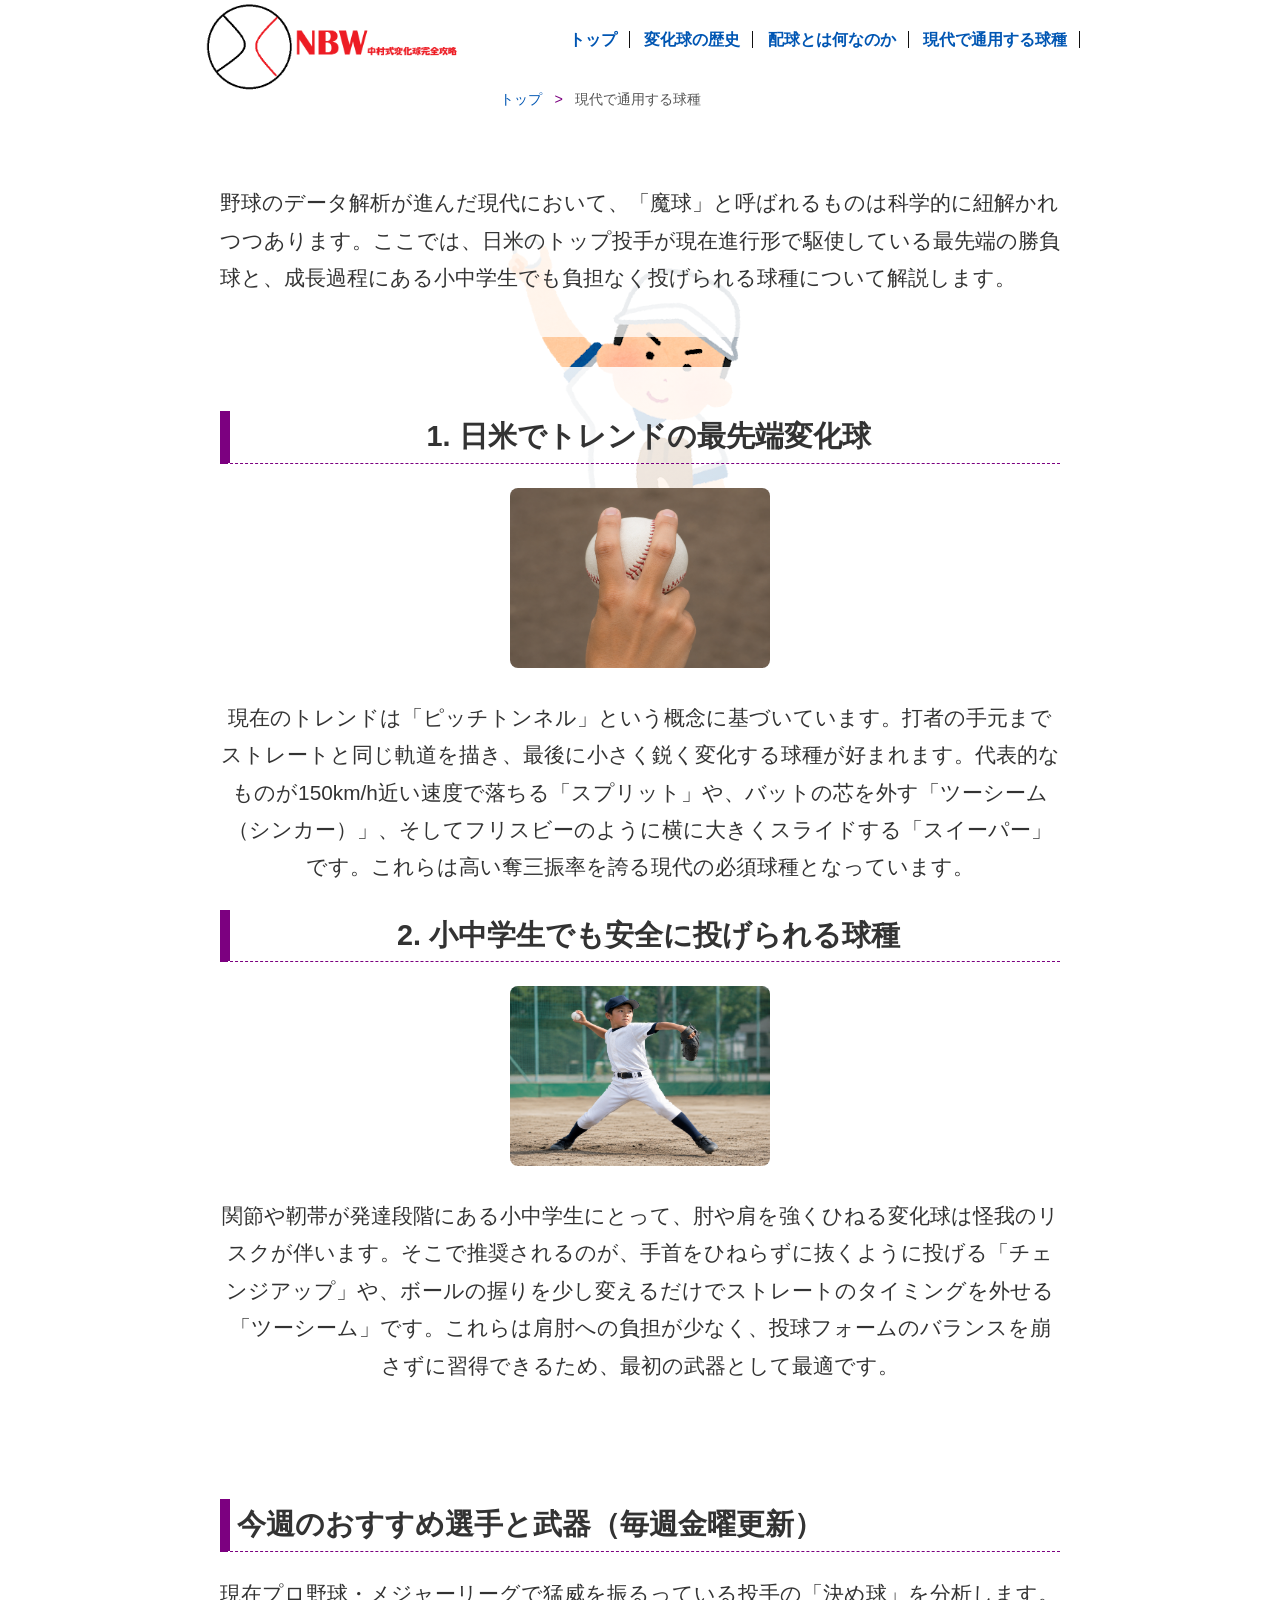
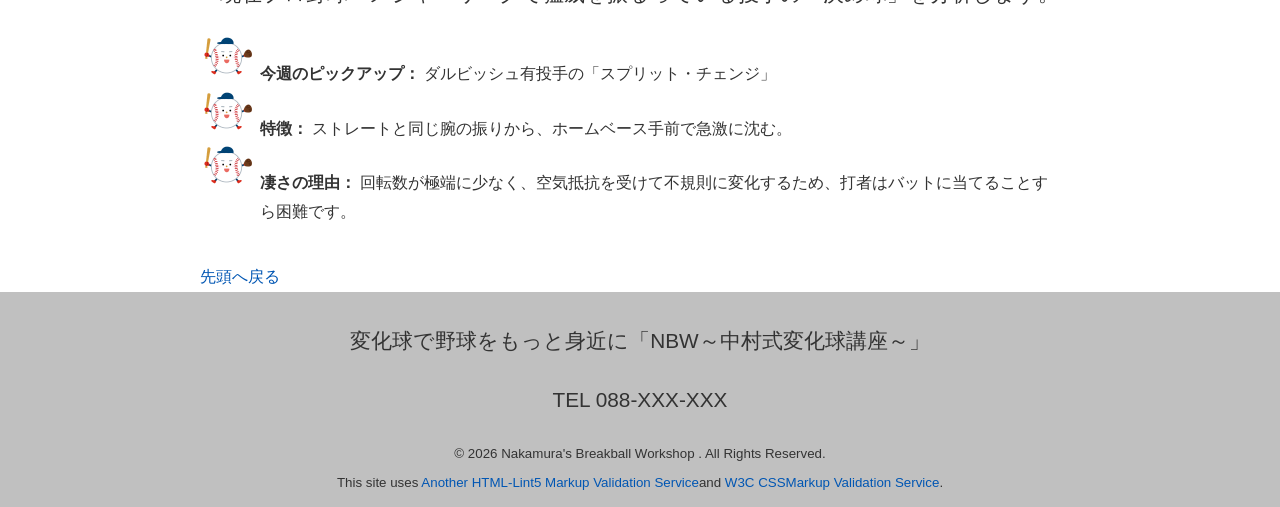
==== content3.html @ 46be9d9c "Add files via upload" ====
<!DOCTYPE html>
<html lang="ja">

<head>
    <meta charset="UTF-8">
    <title>現代で通用する球種：中村式変化球完全攻略</title>
    <link rel="stylesheet" href="css/Mystyle.css">
</head>

<body id="top">
    <header>
       <div class="header-in">
         <img src="image/logo.png" width="1000" height="500" class="logo-image" alt="中村式変化球完全攻略">
        <nav>
            <ul>
                <li><a href="index.html">トップ</a></li>
                <li><a href="content1.html">変化球の歴史</a></li>
                <li><a href="content2.html">配球とは何なのか</a></li>
                <li><a href="content3.html">現代で通用する球種</a></li>
            </ul>
        </nav>
       </div>
    </header>

    <ol class="breadcrumb">
        <li><a href="index.html">トップ</a></li>
        <li>現代で通用する球種</li>
    </ol>

    <article>
        <h1 class="dummy"></h1>
        
        <div class="setsumei">
            <p>野球のデータ解析が進んだ現代において、「魔球」と呼ばれるものは科学的に紐解かれつつあります。ここでは、日米のトップ投手が現在進行形で駆使している最先端の勝負球と、成長過程にある小中学生でも負担なく投げられる球種について解説します。</p>
        </div>

        <div class="moji">
            <section class="content-box">
                <h2>1. 日米でトレンドの最先端変化球</h2>
                <img src="image/kyushu01.png" width="260" height="180" class="img-float-left" alt="ボールの握り方">
                <p>現在のトレンドは「ピッチトンネル」という概念に基づいています。打者の手元までストレートと同じ軌道を描き、最後に小さく鋭く変化する球種が好まれます。代表的なものが150km/h近い速度で落ちる「スプリット」や、バットの芯を外す「ツーシーム（シンカー）」、そしてフリスビーのように横に大きくスライドする「スイーパー」です。これらは高い奪三振率を誇る現代の必須球種となっています。</p>
                <div class="clear-fix"></div>
            </section>

            <section class="content-box">
                <h2>2. 小中学生でも安全に投げられる球種</h2>
                <img src="image/kyushu02.png" width="260" height="180" class="img-float-right" alt="投球練習をする少年">
                <p>関節や靭帯が発達段階にある小中学生にとって、肘や肩を強くひねる変化球は怪我のリスクが伴います。そこで推奨されるのが、手首をひねらずに抜くように投げる「チェンジアップ」や、ボールの握りを少し変えるだけでストレートのタイミングを外せる「ツーシーム」です。これらは肩肘への負担が少なく、投球フォームのバランスを崩さずに習得できるため、最初の武器として最適です。</p>
                <div class="clear-fix"></div>
            </section>
        </div>

        <section class="update-section" style="text-align: left;">
            <h2>今週のおすすめ選手と武器（毎週金曜更新）</h2>
            <p>現在プロ野球・メジャーリーグで猛威を振るっている投手の「決め球」を分析します。</p>
            <ul>
                <li><strong>今週のピックアップ：</strong> ダルビッシュ有投手の「スプリット・チェンジ」</li>
                <li><strong>特徴：</strong> ストレートと同じ腕の振りから、ホームベース手前で急激に沈む。</li>
                <li><strong>凄さの理由：</strong> 回転数が極端に少なく、空気抵抗を受けて不規則に変化するため、打者はバットに当てることすら困難です。</li>
            </ul>
        </section>

        <a href="#top" class="scroll-top-link">先頭へ戻る</a>
    </article>

    <footer>
        <p>変化球で野球をもっと身近に「NBW～中村式変化球講座～」</p>
        <p>TEL 088-XXX-XXX</p>
        <small>&copy; 2026 Nakamura's Breakball Workshop . All Rights Reserved.</small>
        <br><small>This site uses <a href="http://www.htmllint.net/html-lint/htmllint.html#" target="_blank">Another HTML-Lint5 Markup Validation Service</a>and <a href="http://jigsaw.w3.org/css-validator/#validate_by_upload" target="_blank"> W3C CSSMarkup Validation Service</a>.</small>
    </footer>
</body>

</html>
---- css/Mystyle.css ----
@charset "utf-8";
h1{
            color:#fff;
        }
        footer{
            background-color: #c0c0c0;
        }
        
        article{
            position: relative;
            clear:both;
            width: 880px;
            margin-left: auto;
            margin-right: auto;
        }
        .catch{
            position:absolute;
            top:20px;
            left:30px;
        }
        .moji{
            color: #333333;
        }
        .red{
            color: #ff0000;
        }
        body{
            background-color: #ffffff;
            color: #333333;
            font-family: "メイリオ","Hiragino Sans",sans-serif;
            margin: 0;
            padding: 0;
        }
        p{
            font-size: 130%;
        }
        h1{
            font-size: 150%;
        }
        h2{
            font-size: 180%;
            border-bottom: 1px dashed #7c0080;
            border-left: 10px solid #7c0080;
            padding-left: 7px;
        }
        h3{
            font-size: 90%;
            color: #ffffff;
        }
        footer{
            text-align: center;
            padding-top: 10px;
            padding-bottom: 10px;
        }
        header{
            text-align: left;
        }
        .header-in{
            width:880px;
            margin-left: auto;
            margin-right: auto;
        }
        .subhead{
            text-align: left;
        }
        section{
            text-align: center;
        }
        .subhead {
            text-shadow: 2px 2px 4px rgba(0, 0, 0, 0.7); 
        }
        body {
            line-height: 1.8; 
        }
        section, .catch, time, article img {
            border-radius: 8px;
        }
        time {
            background-color: #7c0080; 
            color: #ffffff;
            padding: 2px 6px;
            font-size: 0.9em;
            margin-right: 10px;
            font-weight: bold;
        }
        ul {
            list-style-type: square;
        }
        body {
            background-image: url("../image/backimage.png");
            background-position: center;
            background-attachment: fixed;
            background-repeat: no-repeat;
        }
        .logo-image {
            max-width: 300px;  
            width: 100%;
            height: auto;      
        }
        nav ul{
            font-weight: bold;
            text-align: right;
            padding-top: 26px;
            padding-bottom: 15px;
            margin:0;
        }
        nav li{
            display: inline;
            padding-left: 10px;
            padding-right: 12px;
            border-right: 1px solid #111010;
        }
        header img{
            float:left;
        }
        @media(max-width:880px){
        header img{
            float:none;
        }
        nav ul{
            text-align: left;
            padding: 0;
            margin-left: 10px;
        }
        article{
            width:auto;
        }
        article img{
            max-width:100%;
            height:auto;
        }
        }
        .moji {
            background: linear-gradient(135deg, rgba(255, 255, 255, 0.95) 0%, rgba(255, 255, 255, 0.6) 100%);
            padding: 20px;
            margin-top: 30px;
        }
        .update-section{
            background: linear-gradient(135deg, rgba(255, 255, 255, 0.95) 0%, rgba(255, 255, 255, 0.6) 100%);
            padding: 20px;
            margin-top: 30px;
        }
        .setsumei{
            background: linear-gradient(135deg, rgba(255, 255, 255, 0.95) 0%, rgba(255, 255, 255, 0.6) 100%);
            padding: 20px;
            margin-top: 30px;
        }
        .update-section ul {
            list-style-image: url("../image/ballkun.png"); 
        }
        .dummy {
            margin: 0; 
        }
        .breadcrumb {
            width: 880px;
            margin: 15px auto 0 auto;
            padding: 0;
            list-style: none;
        }
        .breadcrumb li {
            display: inline; 
            font-size: 90%;
            color: #555555;
        }
        .breadcrumb li+li:before {
            content: " > ";
            padding: 0 8px;
            color: #7c0080;
        }
        .breadcrumb a {
            color: #7c0080;
            text-decoration: none;
        }
        .breadcrumb a:hover {
            text-decoration: underline;
        }
        a:link {
            color: #0056b3;
            text-decoration: none;
        }
        a:visited {
            color: #663399;
            text-decoration: none;
        }
        a:hover {
            color: #ff3333;
            text-decoration: underline;
        }
        a:active {
            color: #ff0000;
            text-decoration: underline;
        }
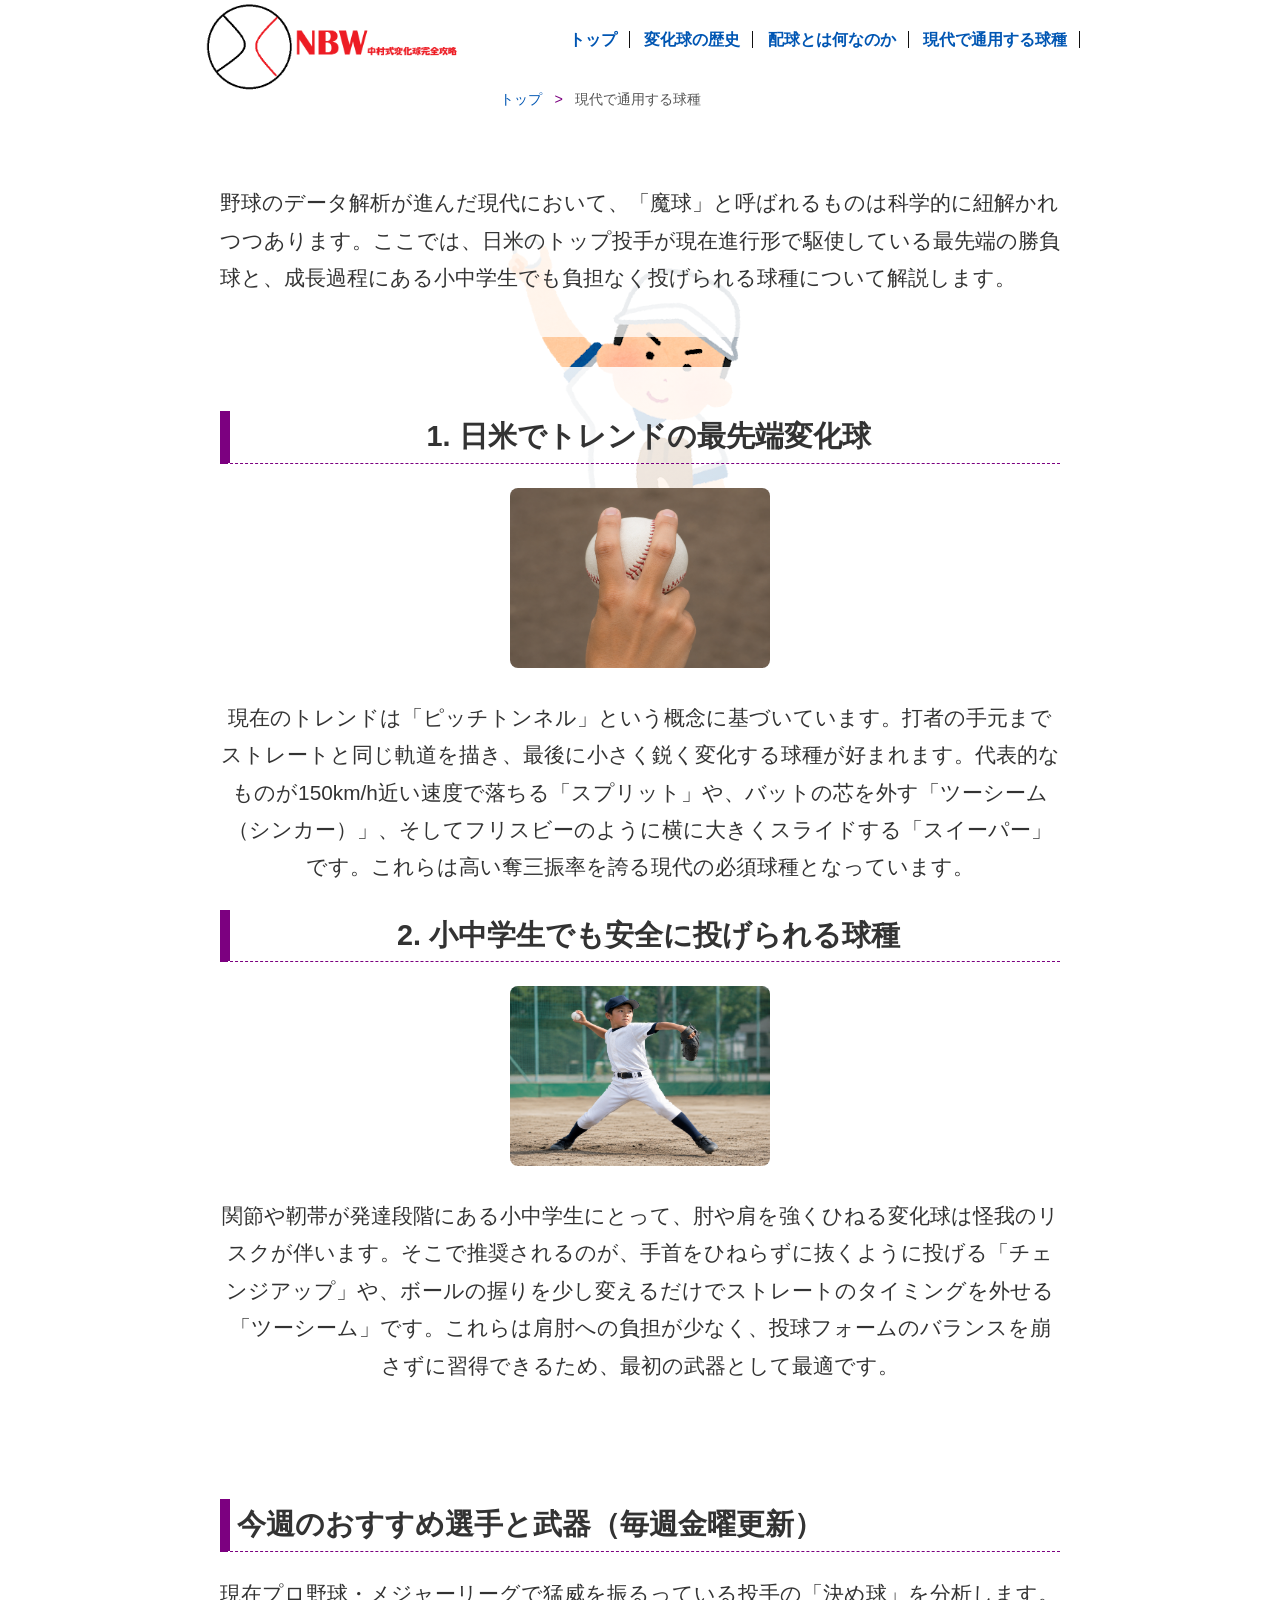
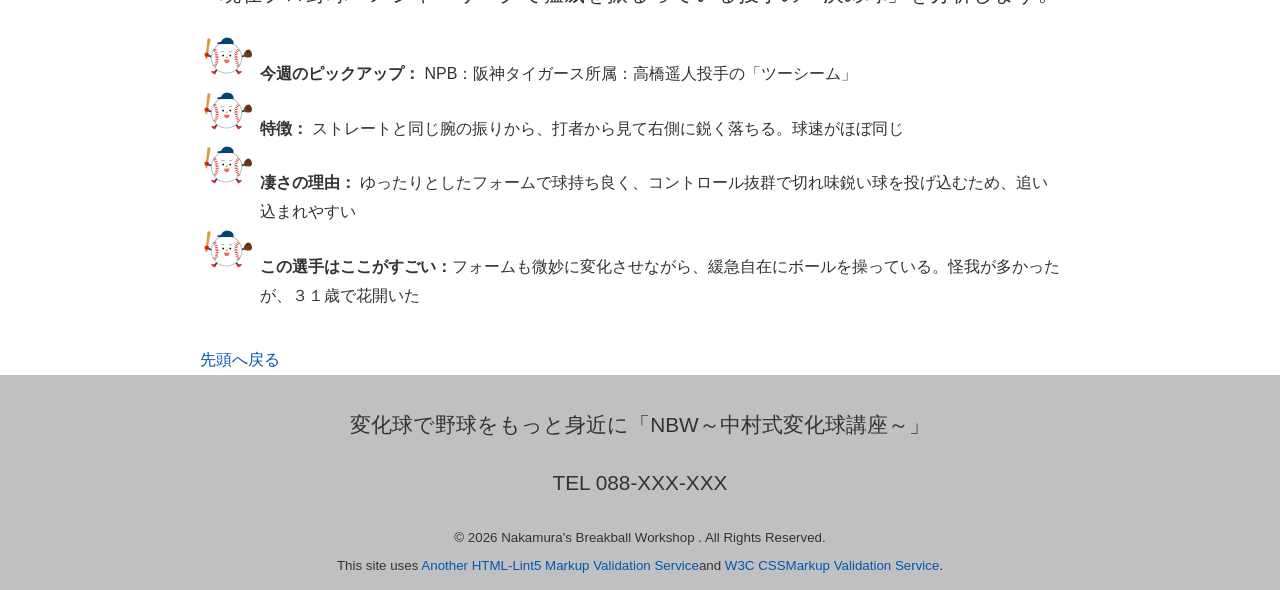
==== commit 8354db09: "Add files via upload" ====
--- a/content3.html
+++ b/content3.html
@@ -54,9 +54,10 @@
             <h2>今週のおすすめ選手と武器（毎週金曜更新）</h2>
             <p>現在プロ野球・メジャーリーグで猛威を振るっている投手の「決め球」を分析します。</p>
             <ul>
-                <li><strong>今週のピックアップ：</strong> ダルビッシュ有投手の「スプリット・チェンジ」</li>
-                <li><strong>特徴：</strong> ストレートと同じ腕の振りから、ホームベース手前で急激に沈む。</li>
-                <li><strong>凄さの理由：</strong> 回転数が極端に少なく、空気抵抗を受けて不規則に変化するため、打者はバットに当てることすら困難です。</li>
+                <li><strong>今週のピックアップ：</strong> NPB：阪神タイガース所属：高橋遥人投手の「ツーシーム」</li>
+                <li><strong>特徴：</strong> ストレートと同じ腕の振りから、打者から見て右側に鋭く落ちる。球速がほぼ同じ</li>
+                <li><strong>凄さの理由：</strong> ゆったりとしたフォームで球持ち良く、コントロール抜群で切れ味鋭い球を投げ込むため、追い込まれやすい</li>
+                <li><strong>この選手はここがすごい：</strong>フォームも微妙に変化させながら、緩急自在にボールを操っている。怪我が多かったが、３１歳で花開いた</li>
             </ul>
         </section>
 
--- a/css/Mystyle.css
+++ b/css/Mystyle.css
@@ -189,4 +189,27 @@
         a:active {
             color: #ff0000;
             text-decoration: underline;
+        }
+        .content-table {
+            width: 80%;
+            margin: 15px auto;
+            border-collapse: collapse;
+            text-align: center;
+        }
+        .content-table th, .content-table td {
+            border: 1px solid #ccc;
+            padding: 10px;
+        }
+        .content-table th {
+            background-color: #d9edf7;
+        }
+        .content-table td {
+            background-color: #ffffff;
+        }
+        .table-section {
+            padding: 20px;
+            margin-bottom: 20px;
+        }
+        .table-section h2 {
+            text-align: center;
         }
